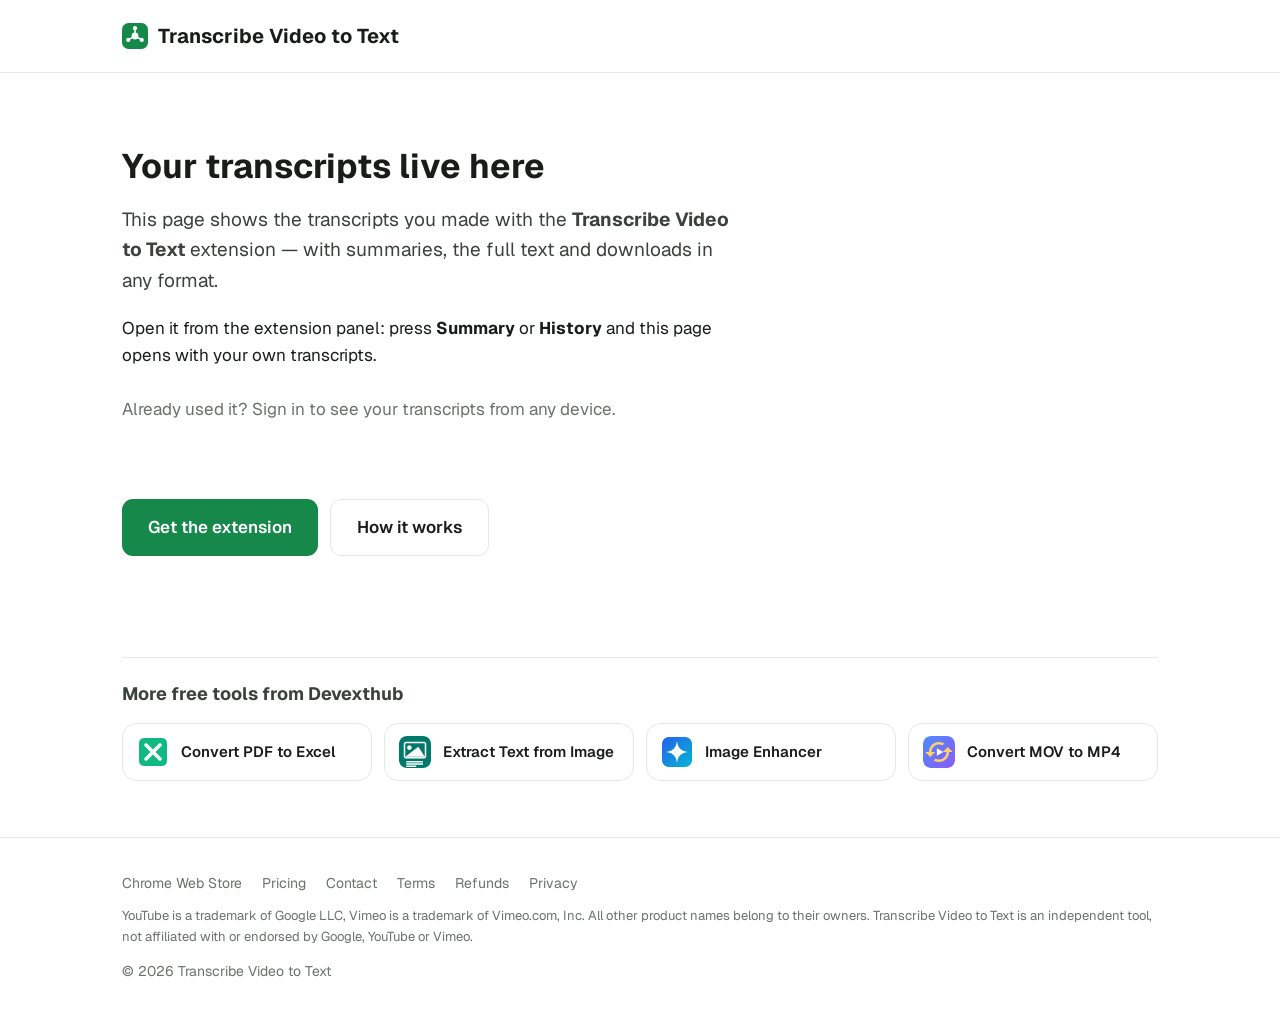
==== app/index.html @ d96d596a "[agent] feat: кабинет /app/ на домене продукта (API api.transcribevideototext.app:8443), модерация m" ====
<!DOCTYPE html>
<html lang="en">
<head>
<meta charset="utf-8">
<link rel="icon" href="/assets/logo-mark.svg" type="image/svg+xml">
<link rel="icon" href="/assets/logo-mark-32.png" sizes="32x32" type="image/png">
<link rel="apple-touch-icon" href="/assets/logo-mark-180.png">
<meta name="viewport" content="width=device-width, initial-scale=1">
<title data-i18n="title">Your transcripts — Transcribe Video to Text</title>
<meta name="description" content="Your transcripts and summaries from the Transcribe Video to Text extension.">
<meta name="robots" content="noindex, follow">
<link rel="stylesheet" href="/styles.css">
<link rel="stylesheet" href="app.css?v=34">
<script src="i18n.js?v=34"></script>
<script src="https://accounts.google.com/gsi/client" async defer></script>
<script defer src="https://api.devexthub.com:8443/u/script.js" data-website-id="9cd8ea39-4803-4558-82cb-4821a96e581d" data-host-url="https://api.devexthub.com:8443/u" data-domains="transcribevideototext.app"></script>
</head>
<body>
<header class="site-head sticky">
  <div class="wrap headrow">
    <a class="brand" href="/" target="_blank" rel="noopener"><span class="dot"></span>Transcribe Video to Text</a>
    <!-- Меню сайта в шапке кабинета убрано 14.10 (Денис: пришёл за саммари, верх отвлекает).
         Другие инструменты остаются слева и снизу (app-xpromo). -->
  </div>
</header>

<main class="wrap app-wrap">

  <!-- грузимся -->
  <div id="loading" class="app-state">
    <p class="muted" data-i18n="loading">Loading your transcripts…</p>
  </div>

  <!-- сессии нет: страница открывается сама по себе, без редиректа на логин -->
  <div id="empty" class="app-state hidden">
    <!-- новичок: что это за страница и как ей пользоваться -->
    <div id="emptyNew">
      <h1 data-i18n="empty_h1">Your transcripts live here</h1>
      <p class="lead" data-i18n-html="empty_lead">This page shows the transcripts you made with the <b>Transcribe Video to Text</b> extension — with summaries, the full text and downloads in any format.</p>
      <p data-i18n-html="empty_how">Open it from the extension panel: press <b>Summary</b> or <b>History</b> and this page opens with your own transcripts.</p>
      <!-- вход с любого устройства: расширение для чтения библиотеки не нужно -->
      <p class="signin-row"><span data-i18n="empty_signed">Already used it? Sign in to see your transcripts from any device.</span></p>
    </div>
    <!-- на этом браузере уже входили: инструкция «как сделать транскрипт» ему лишняя -->
    <div id="emptyBack" class="hidden">
      <h1 data-i18n="back_h1">Welcome back</h1>
      <p class="lead" data-i18n="back_lead">Your transcripts are still here — sign in with the same Google account and they open. Reinstalling the extension does not affect them.</p>
    </div>
    <div id="signinEmpty"></div>
    <p id="signinEmptyMsg" class="muted hidden"></p>
    <p id="emptyCta" class="cta-row">
      <a class="btn" href="https://chromewebstore.google.com/detail/transcribe-video-to-text/mgblgaahjeahphiahfakjiabnheanbhj" target="_blank" rel="noopener" data-i18n="cta_install" data-umami-event="store-click" data-umami-event-ext="transcribe">Get the extension</a>
      <a class="btn ghost" href="/#how" target="_blank" rel="noopener" data-i18n="cta_how">How it works</a>
    </p>
  </div>

  <!-- рабочий вид -->
  <div id="app" class="hidden">
    <div class="app-head">
      <h1 data-i18n="app_h1">Your transcripts</h1>
      <span id="signin"></span>
    </div>
    <p class="plan-line muted hidden" id="planLine"></p>
    <div class="support-box hidden" id="supportBox"></div>
    <p class="billing-note hidden" id="billingNote" role="status"></p>
    <section class="upgrade hidden" id="upgrade"></section>
    <p class="earlier-note hidden" id="earlierNote" data-i18n="earlier_hidden"></p>

    <div class="app-grid">
      <div class="app-side">
        <aside class="app-list" id="list"></aside>
        <!-- Срок хранения под списком, а не у заголовка: не главное на странице (Денис 14.10) -->
        <p class="muted retention-note" id="retention"></p>
      </div>

      <section class="app-main" id="detail">
        <p class="muted" data-i18n="pick">Pick a transcript on the left.</p>
      </section>
    </div>
  </div>

  <!-- остальные продукты: кабинет = самая большая воронка, а люди из Transcribe не знают про соседей -->
  <section class="xpromo" id="xpromo">
    <h2 data-i18n="more_tools">More free tools from Devexthub</h2>
    <div class="xp-grid">
      <a class="xp-card" href="https://www.devexthub.com/pdf-to-excel/" target="_blank" rel="noopener" data-umami-event="app-xpromo" data-umami-event-tool="pdf-to-excel" data-umami-event-place="bottom"><img src="/assets/pdf-to-excel-icon-128.png" alt="" width="32" height="32" loading="lazy"><span>Convert PDF to Excel</span></a>
      <a class="xp-card" href="https://www.devexthub.com/extract-text-from-image/" target="_blank" rel="noopener" data-umami-event="app-xpromo" data-umami-event-tool="extract-text-from-image" data-umami-event-place="bottom"><img src="/assets/extract-text-icon-128.png" alt="" width="32" height="32" loading="lazy"><span>Extract Text from Image</span></a>
      <a class="xp-card" href="https://www.devexthub.com/image-enhancer/" target="_blank" rel="noopener" data-umami-event="app-xpromo" data-umami-event-tool="image-enhancer" data-umami-event-place="bottom"><img src="/assets/image-enhancer-icon-128.png" alt="" width="32" height="32" loading="lazy"><span>Image Enhancer</span></a>
      <a class="xp-card" href="https://www.devexthub.com/convert-mov-to-mp4/" target="_blank" rel="noopener" data-umami-event="app-xpromo" data-umami-event-tool="convert-mov-to-mp4" data-umami-event-place="bottom"><img src="/assets/convert-mov-icon-128.png" alt="" width="32" height="32" loading="lazy"><span>Convert MOV to MP4</span></a>
    </div>
  </section>

</main>

<footer class="site-foot">
  <div class="wrap">
    <a class="store-link" href="https://chromewebstore.google.com/detail/mgblgaahjeahphiahfakjiabnheanbhj" data-umami-event="store-click" data-umami-event-ext="transcribe">Chrome Web Store</a>
    <a href="/pricing/">Pricing</a>
    <a href="/#contact">Contact</a>
    <a href="/terms/">Terms</a>
    <a href="/refund-policy/">Refunds</a>
    <a href="/privacy-policy/">Privacy</a>
    <span style="display:block;margin-top:12px;font-size:13px;">YouTube is a trademark of Google LLC, Vimeo is a trademark of Vimeo.com, Inc. All other product names belong to their owners. Transcribe Video to Text is an independent tool, not affiliated with or endorsed by Google, YouTube or Vimeo.</span>
    <span style="display:block;margin-top:12px;">&copy; 2026 Transcribe Video to Text</span>
  </div>
</footer>

<script src="app.js?v=35"></script>
</body>
</html>
---- styles.css ----
@import url('https://fonts.googleapis.com/css2?family=Geist:wght@400;500;600;700;800&family=Geist+Mono:wght@500;600&family=Instrument+Serif:ital@0;1&display=swap');

:root {
  --green: #16884a;
  --green-deep: #0f6b39;
  --ink: #191d1a;
  --ink-soft: #3a423d;
  --muted: #6a726c;
  --line: #e8e7e1;
  --bg: #ffffff;
  --bg-soft: #f7f7f3;
  --radius: 14px;
  --maxw: 1080px;
  --font: "Geist", -apple-system, BlinkMacSystemFont, "Segoe UI", Roboto, Helvetica, Arial, sans-serif;
  --serif: "Instrument Serif", Georgia, "Times New Roman", serif;
  --mono: "Geist Mono", ui-monospace, SFMono-Regular, Menlo, monospace;
  --shadow-card: 0 1px 2px rgba(20,30,25,.04), 0 8px 24px rgba(20,40,30,.06);
  --shadow-lift: 0 2px 4px rgba(20,30,25,.05), 0 18px 40px rgba(20,40,30,.10);
}

* { box-sizing: border-box; }

html { -webkit-text-size-adjust: 100%; }

body {
  margin: 0;
  font-family: var(--font);
  color: var(--ink);
  background: var(--bg);
  line-height: 1.6;
  font-size: 17px;
  -webkit-font-smoothing: antialiased;
  text-rendering: optimizeLegibility;
}

a { color: var(--green-deep); }

.wrap { max-width: var(--maxw); margin: 0 auto; padding: 0 22px; }

/* header */
.site-head {
  display: flex; align-items: center; justify-content: space-between;
  padding: 20px 0;
  border-bottom: 1px solid var(--line);
}
.site-head.sticky { position: sticky; top: 0; z-index: 40; background: rgba(255,255,255,.92); backdrop-filter: saturate(180%) blur(8px); }
.headrow { display: flex; align-items: center; justify-content: space-between; width: 100%; padding-left: 22px; padding-right: 22px; }
.nav { display: flex; align-items: center; }
.brand { display: flex; align-items: center; gap: 10px; font-weight: 700; color: var(--ink); text-decoration: none; font-size: 20px; }
.brand .dot { width: 26px; height: 26px; background: url(assets/logo-mark.svg) center/contain no-repeat; display: inline-block; }
.nav a { color: var(--muted); text-decoration: none; font-size: 15px; margin-left: 18px; }
.nav a:hover { color: var(--ink); }
.nav a.btn { color: #fff; }

/* buttons */
.btn {
  display: inline-flex; align-items: center; gap: 9px;
  background: var(--green); color: #fff; text-decoration: none;
  font-weight: 600; font-size: 17px;
  padding: 14px 26px; border-radius: 11px;
  transition: background .15s ease;
}
.btn:hover { background: var(--green-deep); }
.btn-ghost {
  background: transparent; color: var(--green-deep);
  border: 1px solid var(--line); padding: 13px 22px;
}
.btn-ghost:hover { background: var(--bg-soft); }
.btn-sm { padding: 9px 16px; font-size: 15px; margin-left: 18px; }
.btn-lg { padding: 16px 32px; font-size: 18px; box-shadow: 0 6px 18px rgba(22,136,74,.22); }
.btn-lg:hover { box-shadow: 0 8px 22px rgba(15,107,57,.28); }

/* sticky floating CTA (mobile + long scroll) */
.sticky-cta {
  position: fixed; left: 50%; bottom: 18px; transform: translateX(-50%);
  z-index: 45; background: var(--green); color: #fff; text-decoration: none;
  font-weight: 600; font-size: 16px; padding: 13px 26px; border-radius: 30px;
  box-shadow: 0 8px 24px rgba(15,107,57,.32);
  opacity: 0; pointer-events: none; transition: opacity .25s ease;
}
.sticky-cta.show { opacity: 1; pointer-events: auto; }
.sticky-cta:hover { background: var(--green-deep); }

/* hero */
.hero { padding: 68px 0 40px; text-align: center; }
.hero h1 { font-family: var(--serif); font-size: clamp(42px, 6.4vw, 68px); line-height: 1.02; margin: 0 0 18px; letter-spacing: -0.015em; font-weight: 400; }
.hero .arrow { color: var(--green); }
.hero p.sub { font-size: clamp(17px, 2.4vw, 21px); color: var(--muted); max-width: 620px; margin: 0 auto 30px; }
.hero .cta-row { display: flex; gap: 12px; justify-content: center; flex-wrap: wrap; }
.hero .note { margin-top: 14px; color: var(--muted); font-size: 14px; }

/* demo image */
.demo { padding: 20px 0 60px; }
.demo img { display: block; width: 100%; max-width: 900px; margin: 0 auto; border: 1px solid var(--line); border-radius: var(--radius); }

/* feature row */
.section { padding: 56px 0; }
.section.soft { background: var(--bg-soft); border-top: 1px solid var(--line); border-bottom: 1px solid var(--line); }
.section h2 { font-family: var(--serif); font-size: clamp(29px, 4.2vw, 46px); margin: 0 0 10px; letter-spacing: -0.01em; font-weight: 400; line-height: 1.06; }
.section .lead { color: var(--muted); margin: 0 0 34px; max-width: 620px; font-size: 17.5px; }
.grid3 { display: grid; grid-template-columns: repeat(3, 1fr); gap: 20px; }
.grid2x2 { display: grid; grid-template-columns: repeat(2, 1fr); gap: 20px; }
.grid2x2 .card { display: flex; flex-direction: column; }
.card { background: var(--bg); border: 1px solid var(--line); border-radius: 16px; padding: 26px; box-shadow: var(--shadow-card); transition: transform .18s ease, box-shadow .18s ease; }
.card:hover { transform: translateY(-3px); box-shadow: var(--shadow-lift); }
.card h3 { margin: 0 0 8px; font-size: 19px; letter-spacing: -0.01em; }
.card p { margin: 0; color: var(--muted); font-size: 15.5px; }
/* soft sections lose the hard top/bottom rules — warm surface carries them */
.section.soft { border-top: none; border-bottom: none; }
.section.soft .card { background: var(--bg); }

/* product list (hub) */
.tools { display: grid; grid-template-columns: repeat(2, 1fr); gap: 20px; }
.tool {
  display: flex; flex-direction: column; gap: 6px;
  background: var(--bg); border: 1px solid var(--line); border-radius: var(--radius);
  padding: 26px; text-decoration: none; color: var(--ink);
  transition: border-color .15s ease, transform .15s ease;
}
.tool:hover { border-color: var(--green); transform: translateY(-2px); }
.tool .name { font-size: 20px; font-weight: 700; }
.tool .desc { color: var(--muted); font-size: 15.5px; }
.tool .tag { font-size: 13px; color: var(--green-deep); font-weight: 600; margin-top: 6px; }
.tool.soon { opacity: .72; }
.tool.soon:hover { transform: none; border-color: var(--line); }

/* trust strip */
.trust { padding: 0 0 40px; margin-top: -8px; }
.trust-row { display: flex; flex-wrap: wrap; gap: 14px 0; justify-content: center; align-items: center;
  max-width: 760px; margin: 0 auto; padding: 16px 8px; border: 1px solid var(--line);
  border-radius: 14px; background: var(--bg); box-shadow: var(--shadow-card); }
.trust-item { color: var(--muted); font-size: 14.5px; padding: 0 22px; position: relative; }
.trust-item + .trust-item::before { content: ""; position: absolute; left: 0; top: 50%;
  transform: translateY(-50%); width: 1px; height: 20px; background: var(--line); }
.trust-item b { color: var(--ink); font-weight: 700; }

/* narrow text column */
.narrow { max-width: 720px; }

/* step numbers */
.step-num {
  display: inline-flex; align-items: center; justify-content: center;
  width: 34px; height: 34px; border-radius: 10px;
  background: var(--green); color: #fff;
  font-family: var(--mono); font-weight: 600; font-size: 15px; margin-bottom: 14px;
  box-shadow: 0 4px 12px rgba(22,136,74,.28);
}

/* privacy ticks */
.ticks { list-style: none; padding: 0; margin: 0; display: grid; gap: 12px; }
.ticks li { position: relative; padding-left: 30px; color: var(--muted); }
.ticks li b { color: var(--ink); }
.ticks li::before {
  content: ""; position: absolute; left: 0; top: 6px;
  width: 18px; height: 18px; border-radius: 50%;
  background: var(--green);
}
.ticks li::after {
  content: ""; position: absolute; left: 6px; top: 10px;
  width: 5px; height: 9px; border: solid #fff; border-width: 0 2px 2px 0;
  transform: rotate(45deg);
}

/* FAQ */
.faq { display: grid; gap: 12px; }
.faq details {
  background: var(--bg); border: 1px solid var(--line); border-radius: var(--radius);
  padding: 16px 20px; transition: border-color .15s ease, box-shadow .15s ease;
}
.faq details:hover { border-color: #cfe6d9; }
.faq details[open] { border-color: #cfe6d9; box-shadow: var(--shadow-card); }
.faq summary { font-weight: 600; cursor: pointer; list-style: none; font-size: 16.5px; }
.faq summary::-webkit-details-marker { display: none; }
.faq summary::after { content: "+"; float: right; color: var(--green); font-weight: 700; }
.faq details[open] summary::after { content: "\2212"; }
.faq details p { margin: 12px 0 0; color: var(--muted); font-size: 15.5px; }

/* reveal on scroll */
.reveal { opacity: 0; transform: translateY(16px); transition: opacity .5s ease, transform .5s ease; }
.reveal.in { opacity: 1; transform: none; }

/* hero word-reveal (entrance, once) + hero CTA sheen — motion only, text stays visible without motion */
.hero h1 .fx-line { display: block; }
.hero h1 .fx-w { display: inline-block; }
@media (prefers-reduced-motion: no-preference) {
  .hero h1 .fx-line { overflow: hidden; }
  .hero h1 .fx-w {
    transform: translateY(105%);
    animation: fxRise .72s cubic-bezier(.2,.75,.2,1) forwards;
    animation-delay: calc(var(--i) * 70ms);
  }
  @keyframes fxRise { to { transform: translateY(0); } }

  .hero .btn-lg { position: relative; overflow: hidden; isolation: isolate; }
  .hero .btn-lg::after {
    content: ""; position: absolute; inset: 0; z-index: -1;
    background: linear-gradient(115deg, transparent 35%, rgba(255,255,255,.35) 50%, transparent 65%);
    transform: translateX(-120%);
    animation: fxSheen 4.5s ease-in-out 1.2s infinite;
  }
  @keyframes fxSheen { 0% { transform: translateX(-120%); } 22%, 100% { transform: translateX(120%); } }
}

/* footer */
.site-foot { border-top: 1px solid var(--line); padding: 34px 0; color: var(--muted); font-size: 14px; }
.site-foot a { color: var(--muted); text-decoration: none; margin-right: 16px; }
.site-foot a:hover { color: var(--ink); }

@media (max-width: 760px) {
  .grid3, .grid2x2, .tools { grid-template-columns: 1fr; }
  .trust-item + .trust-item::before { display: none; }
  .hero { padding: 46px 0 26px; }
  .nav a:not(.btn) { display: none; }
  .btn-sm { margin-left: 0; }
  .trust-row { gap: 10px 20px; }
}

@media (prefers-reduced-motion: reduce) {
  .reveal { opacity: 1; transform: none; transition: none; }
}

/* Video-to-text landing — video→transcript demo mockup + platform badges */
.cap-demo{max-width:920px;margin:0 auto;display:grid;grid-template-columns:1.5fr 1fr;gap:0;border-radius:16px;overflow:hidden;box-shadow:0 24px 64px rgba(20,30,60,.20);border:1px solid #e6e8ee;background:#fff}
.cap-video{background:linear-gradient(135deg,#1b2036 0%,#2c3660 60%,#3a4a86 100%);position:relative;min-height:300px;display:flex;align-items:center;justify-content:center}
.cap-play{width:66px;height:66px;border-radius:50%;background:rgba(255,255,255,.94);box-shadow:0 8px 24px rgba(0,0,0,.28)}
.cap-play::after{content:"";position:absolute;top:50%;left:50%;transform:translate(-40%,-50%);border-left:19px solid #1b2036;border-top:12px solid transparent;border-bottom:12px solid transparent}
.cap-badge{position:absolute;top:14px;left:14px;font-size:12px;font-weight:600;color:#fff;background:rgba(255,255,255,.16);padding:4px 10px;border-radius:20px;backdrop-filter:blur(4px)}
.cap-panel{padding:20px 18px}
.cap-panel h4{margin:0 0 14px;font-size:12px;text-transform:uppercase;letter-spacing:.07em;color:#8a90a2;font-weight:700}
.cap-line{height:10px;border-radius:5px;background:#e9ecf3;margin-bottom:11px}
.cap-line.w1{width:92%}.cap-line.w2{width:74%}.cap-line.w3{width:85%}.cap-line.w4{width:60%}
.cap-line.active{background:linear-gradient(90deg,#4f7cff,#8ab0ff)}
.platforms{display:flex;flex-wrap:wrap;gap:12px;justify-content:center;margin-top:8px}
.pill{display:inline-flex;align-items:center;gap:8px;padding:10px 18px;border:1px solid #e2e5ee;border-radius:30px;font-weight:600;background:#fff}
.pill .free{font-size:12px;color:#1a9d63;font-weight:700}
@media(max-width:640px){.cap-demo{grid-template-columns:1fr}.cap-video{min-height:200px}}

/* blog — index list + article prose */
.breadcrumb { font-size: 14px; color: var(--muted); margin: 6px 0 18px; }
.breadcrumb a { color: var(--muted); text-decoration: none; }
.breadcrumb a:hover { color: var(--ink); }

.post-list { display: grid; gap: 16px; }
.post-card {
  display: block; background: var(--bg); border: 1px solid var(--line);
  border-radius: var(--radius); padding: 24px; text-decoration: none; color: var(--ink);
  transition: border-color .15s ease, transform .15s ease;
}
.post-card:hover { border-color: var(--green); transform: translateY(-2px); }
.post-card .k { font-size: 13px; color: var(--green-deep); font-weight: 700; }
.post-card h3 { margin: 6px 0 6px; font-size: 20px; }
.post-card p { margin: 0; color: var(--muted); font-size: 15.5px; }

.post { max-width: 720px; }
.post .post-meta { color: var(--muted); font-size: 14px; margin: 0 0 24px; }
.post h1 { font-size: clamp(28px, 4vw, 40px); line-height: 1.12; letter-spacing: -0.02em; margin: 0 0 14px; }
.post h2 { font-size: clamp(21px, 2.8vw, 27px); margin: 38px 0 12px; letter-spacing: -0.01em; }
.post h3 { font-size: 19px; margin: 26px 0 8px; }
.post p { margin: 0 0 16px; }
.post ul, .post ol { margin: 0 0 18px; padding-left: 22px; }
.post li { margin: 0 0 8px; }
.post .lede { font-size: 19px; color: var(--muted); line-height: 1.5; margin: 0 0 26px; }
.post a { color: var(--green-deep); text-decoration: underline; text-underline-offset: 2px; }
.post a.btn { color: #fff; text-decoration: none; }

.post-cta {
  background: var(--bg-soft); border: 1px solid var(--line); border-radius: var(--radius);
  padding: 24px; margin: 30px 0; text-align: center;
}
.post-cta h3 { margin: 0 0 6px; font-size: 20px; }
.post-cta p { margin: 0 0 16px; color: var(--muted); }

/* image-enhancer landing — before/after (blurry -> sharp) demo */
.ie-demo{position:relative;max-width:760px;margin:0 auto;border-radius:16px;overflow:hidden;border:1px solid var(--line);box-shadow:0 24px 64px rgba(20,40,30,.18);aspect-ratio:16/9}
.ie-scene{position:absolute;inset:0;
  background:url(assets/ie-sample.jpg) center/cover no-repeat;}
.ie-blur{position:absolute;inset:0;clip-path:inset(0 50% 0 0)}
.ie-blur .ie-scene{filter:blur(4px) saturate(.72) brightness(.98) contrast(.92);transform:scale(1.04);}
.ie-divide{position:absolute;top:0;bottom:0;left:50%;width:3px;background:#fff;transform:translateX(-50%);box-shadow:0 0 0 1px rgba(2,20,12,.12)}
.ie-handle{position:absolute;top:50%;left:50%;transform:translate(-50%,-50%);width:38px;height:38px;border-radius:50%;background:#fff;box-shadow:0 6px 16px rgba(2,20,12,.35);display:flex;align-items:center;justify-content:center;color:var(--green-deep);font-weight:800;font-size:15px}
.ie-lbl{position:absolute;top:14px;font-size:12px;font-weight:800;letter-spacing:.4px;color:#fff;background:rgba(15,23,42,.55);padding:4px 11px;border-radius:20px;backdrop-filter:blur(3px)}
.ie-lbl.b{left:14px}.ie-lbl.a{right:14px;background:rgba(22,136,74,.85)}

/* extract-text landing — image→text demo mockup */
.ox-demo{max-width:900px;margin:0 auto;display:grid;grid-template-columns:1fr 1fr;gap:0;border-radius:16px;overflow:hidden;box-shadow:0 24px 64px rgba(20,40,30,.16);border:1px solid var(--line);background:#fff}
.ox-img{position:relative;background:linear-gradient(150deg,#eef5f0 0%,#dbece3 100%);min-height:290px;padding:26px 24px;display:flex;flex-direction:column;justify-content:center;gap:13px}
.ox-img .ln{height:12px;border-radius:6px;background:#c3d6cb}
.ox-img .ln.w1{width:86%}.ox-img .ln.w2{width:70%}.ox-img .ln.w3{width:78%}.ox-img .ln.w4{width:54%}
.ox-shot{background:#fff;border-radius:8px;padding:16px 18px;box-shadow:0 8px 22px rgba(20,40,30,.16);
  font-size:14px;line-height:1.75;color:#2b2b2b;transform:rotate(-1.2deg);max-width:230px;}
.ox-shot-h{font-weight:800;font-size:15px;margin-bottom:2px;color:#1a1a1a;}
.ox-shot-t{font-weight:800;border-top:1px solid #ededed;margin-top:6px;padding-top:6px;}
.ox-sel{position:absolute;left:24px;right:auto;width:266px;top:58px;bottom:26px;border:2px dashed var(--green);border-radius:8px;background:rgba(22,136,74,.08)}
.ox-sel::after{content:"Extract";position:absolute;top:-13px;left:10px;background:var(--green);color:#fff;font-size:11px;font-weight:700;padding:2px 9px;border-radius:11px}
.ox-tag{position:absolute;top:14px;left:14px;font-size:12px;font-weight:600;color:var(--green-deep);background:rgba(255,255,255,.85);padding:4px 10px;border-radius:20px}
.ox-panel{padding:22px 20px;display:flex;flex-direction:column}
.ox-panel h4{margin:0 0 14px;font-size:12px;text-transform:uppercase;letter-spacing:.07em;color:var(--muted);font-weight:700}
.ox-panel p{margin:0 0 10px;font-size:14.5px;color:var(--ink);line-height:1.5}
.ox-btns{display:flex;gap:9px;margin-top:auto;padding-top:14px}
.ox-btns span{font-size:13px;font-weight:600;padding:8px 14px;border-radius:9px}
.ox-btns .c{background:var(--green);color:#fff}
.ox-btns .d{background:var(--bg-soft);color:var(--green-deep);border:1px solid var(--line)}
@media(max-width:640px){.ox-demo{grid-template-columns:1fr}.ox-img{min-height:220px}}

/* hub homepage — tool card mark + live dot */
.tool .mark {
  width: 42px; height: 42px; border-radius: 11px;
  background: var(--bg-soft); color: var(--green-deep);
  border: 1px solid var(--line);
  display: inline-flex; align-items: center; justify-content: center;
  font-weight: 800; font-size: 16px; letter-spacing: .02em;
  margin-bottom: 4px;
}
.tool.live .tag::before {
  content: ""; display: inline-block;
  width: 8px; height: 8px; border-radius: 50%;
  background: var(--green); margin-right: 8px; vertical-align: 1px;
}
.tool.soon .mark { color: var(--muted); opacity: .8; }
.tool img.mark { border: none; background: transparent; object-fit: cover; }

/* video-to-text: speaker turns in demo panel */
.cap-turn{margin-bottom:15px}
.cap-meta{display:flex;justify-content:space-between;align-items:center;margin-bottom:7px}
.cap-spk{font-size:12px;font-weight:700;color:#4f7cff}
.cap-spk.s2{color:#1a9d63}
.cap-ts{font-size:11px;color:#a2a8b8;font-variant-numeric:tabular-nums}

/* ===== pdf-to-excel hero — tinted band + vivid before/after spreadsheet ===== */
.hero-band{
  background:
    radial-gradient(900px 380px at 12% -8%, #7fd6a3 0%, rgba(127,214,163,0) 55%),
    linear-gradient(180deg,#c7ecd6 0%, #eef8f1 70%, #ffffff 100%);
  border-bottom:1px solid var(--line);
}
.hero-band .hero{padding-top:52px;}
.hero-chip{
  display:inline-block;font-size:13px;font-weight:600;color:var(--green-deep);
  background:#e7f6ee;border:1px solid #cdeada;padding:6px 14px;border-radius:30px;margin-bottom:20px;
}
.hero-band .hero h1{font-size:clamp(34px,5.4vw,56px);}

.px-demo{
  display:grid;grid-template-columns:1fr auto 1fr;align-items:center;gap:18px;
  max-width:940px;margin:42px auto 6px;text-align:left;
}
.px-card{
  background:#fff;border:1px solid var(--line);border-radius:16px;padding:16px 16px 14px;
  box-shadow:0 18px 46px rgba(20,40,30,.13);
}
.px-tag{display:inline-block;font-size:11.5px;font-weight:700;letter-spacing:.03em;padding:4px 10px;border-radius:20px;margin-bottom:12px;}
.px-tag.bad{color:#b42318;background:#fdeceb;}
.px-tag.good{color:#0f6b39;background:#e7f6ee;}
.px-cap{display:block;font-size:12.5px;font-weight:600;margin-top:12px;}
.px-cap.bad{color:#b42318;}
.px-cap.good{color:#0f6b39;}

.px-sheet.px-mush{border:1px solid #f3d7d4;border-radius:9px;overflow:hidden;}
.px-mush .px-cell{
  font-family:ui-monospace,SFMono-Regular,Menlo,monospace;font-size:12px;color:#7a2b25;background:#fdf4f3;
  padding:7px 10px;border-bottom:1px solid #f6e0dd;white-space:nowrap;overflow:hidden;text-overflow:ellipsis;
}
.px-mush .px-cell:last-child{border-bottom:0;font-weight:700;}

.px-grid{
  display:grid;grid-template-columns:1.4fr .6fr .8fr .9fr;
  border:1px solid #cdeada;border-top-left-radius:9px;border-top-right-radius:9px;border-bottom-left-radius:9px;border-bottom-right-radius:9px;
  overflow:hidden;font-size:12.5px;font-variant-numeric:tabular-nums;
}
.px-grid>div{padding:7px 10px;border-bottom:1px solid #eaf4ee;color:var(--ink);white-space:nowrap;overflow:hidden;text-overflow:ellipsis;}
.px-grid>div.n{text-align:right;}
.px-grid .gh{background:#eafaf1;font-weight:700;color:var(--green-deep);}
.px-grid .gt{background:#f3f9f5;font-weight:800;}

.px-arrow{display:flex;flex-direction:column;align-items:center;gap:2px;}
.px-arrow .ar{font-size:30px;line-height:1;color:var(--green);font-weight:700;}
.px-arrow .lb{font-size:11.5px;font-weight:800;color:var(--green-deep);white-space:nowrap;}

@media(max-width:760px){
  .px-demo{grid-template-columns:1fr;gap:12px;}
  .px-arrow{flex-direction:row;gap:8px;}
  .px-arrow .ar{transform:rotate(90deg);}
}

/* left card as a real PDF document (source), same data as the Excel side */
.px-pdf{position:relative;background:#fff;border:1px solid #e4e7e4;border-radius:8px;padding:15px 14px 12px;box-shadow:0 1px 0 #eee;}
.px-pdf-badge{position:absolute;top:11px;right:11px;font-size:10px;font-weight:800;color:#b42318;background:#fdeceb;border:1px solid #f6cfca;padding:2px 7px;border-radius:5px;letter-spacing:.05em;}
.px-pdf-h{font-size:14px;font-weight:800;color:#1a1a1a;}
.px-pdf-sub{font-size:11px;color:#8a8a8a;margin-bottom:10px;}
.px-pdf-tbl{border-top:1px solid #e6e6e6;}
.px-pdf-tbl .r{display:grid;grid-template-columns:1.5fr .5fr .8fr .9fr;font-size:12px;color:#333;padding:6px 2px;border-bottom:1px solid #eeeeee;}
.px-pdf-tbl .r span:not(:first-child){text-align:right;font-variant-numeric:tabular-nums;}
.px-pdf-tbl .r.tot{font-weight:800;border-bottom:0;color:#1a1a1a;}
.px-pdf-tbl .r.hd{font-weight:700;color:#6a726c;border-bottom:1px solid #e6e6e6;}
.px-pdf-tbl .r.hd span:first-child{text-align:left;}

/* right card as a real Excel sheet — column letters + row numbers */
.px-xls{display:grid;grid-template-columns:32px 1.4fr .58fr .78fr .9fr;
  border:1px solid #cdeada;border-radius:9px;overflow:hidden;background:#fff;
  font-size:12.5px;font-variant-numeric:tabular-nums;}
.px-xls>div{padding:6px 9px;border-bottom:1px solid #eaf4ee;border-right:1px solid #eef4f0;
  color:var(--ink);white-space:nowrap;overflow:hidden;text-overflow:ellipsis;}
.px-xls>div.n{text-align:right;}
.px-xls .xls-corner,.px-xls .xls-col,.px-xls .xls-rn{
  background:#eef3f0;color:#8aa596;font-weight:700;text-align:center;font-size:11px;padding:5px 4px;}
.px-xls .xls-hd{background:#eafaf1;font-weight:700;color:var(--green-deep);}
.px-xls .gt{background:#f3f9f5;font-weight:800;}
.px-xls .xls-title{grid-column:span 4;font-weight:800;color:#1a1a1a;}
.px-xls .xls-sub{grid-column:span 4;color:#8a8a8a;font-size:11.5px;}

/* Landing -> blog cross-links (Helpful guides) */
.guide-list { list-style: none; margin: 0; padding: 0; display: grid; grid-template-columns: repeat(2, 1fr); gap: 12px 20px; }
.guide-list a { display: block; padding: 14px 16px; border: 1px solid var(--line); border-radius: 12px; text-decoration: none; color: var(--ink); font-size: 15.5px; background: var(--bg); transition: border-color .18s ease, transform .18s ease, box-shadow .18s ease; }
.guide-list a:hover { border-color: var(--green); transform: translateY(-2px); box-shadow: var(--shadow-card); }
@media (max-width: 640px) { .guide-list { grid-template-columns: 1fr; } }
---- app/app.css ----
/* Кабинет: список слева, транскрипт справа. Поверх общего styles.css. */

.app-wrap { padding-top: 34px; padding-bottom: 56px; min-height: 60vh; }
.hidden { display: none !important; }
.muted { color: var(--muted); }

.app-state { max-width: 620px; padding: 40px 0; }
.app-state h1 { font-size: 34px; line-height: 1.15; margin: 0 0 14px; }
.app-state .lead { font-size: 19px; color: var(--ink-soft); }
.app-state .cta-row { display: flex; gap: 12px; flex-wrap: wrap; margin-top: 26px; }

.btn.ghost { background: transparent; color: var(--ink); border: 1px solid var(--line); }
.btn.small { font-size: 15px; padding: 9px 16px; }

.app-head { display: flex; align-items: baseline; justify-content: space-between; gap: 16px; flex-wrap: wrap; margin-bottom: 20px; }
.app-head h1 { font-size: 28px; margin: 0; }

.app-grid { display: grid; grid-template-columns: 320px 1fr; gap: 22px; align-items: start; }

.app-list { border: 1px solid var(--line); border-radius: var(--radius); overflow: hidden; background: var(--bg-soft); }
.item { display: block; width: 100%; text-align: left; border: 0; border-bottom: 1px solid var(--line); background: transparent; padding: 13px 15px; cursor: pointer; font: inherit; }
.item:last-child { border-bottom: 0; }
.item:hover { background: #fff; }
.item.on { background: #fff; box-shadow: inset 3px 0 0 var(--green); }
.item .meta { display: flex; justify-content: space-between; gap: 8px; font-family: var(--mono); font-size: 11px; text-transform: uppercase; letter-spacing: .4px; color: var(--muted); margin-bottom: 4px; }
.item .prev { font-size: 13px; color: var(--ink-soft); line-height: 1.4; display: -webkit-box; -webkit-line-clamp: 2; -webkit-box-orient: vertical; overflow: hidden; }
.item .dot-sum { color: var(--green); }

.app-main { border: 1px solid var(--line); border-radius: var(--radius); padding: 22px 24px; box-shadow: var(--shadow-card); min-height: 320px; }
.detail-title { font-size: 20px; line-height: 1.3; margin: 0 0 12px; text-wrap: pretty; }
.detail-head { display: flex; justify-content: space-between; align-items: center; gap: 14px; flex-wrap: wrap; border-bottom: 1px solid var(--line); padding-bottom: 14px; margin-bottom: 18px; }
.detail-head .meta { font-family: var(--mono); font-size: 12px; color: var(--muted); text-transform: uppercase; letter-spacing: .4px; }
.actions { display: flex; gap: 8px; flex-wrap: wrap; align-items: center; }
/* accent-color вместо самодельного чекбокса: фирменный цвет без потери доступности */
.signin-row { margin: 26px 0 10px; color: var(--muted); }
#signinEmpty { display: inline-flex; min-height: 32px; }
.stamp-toggle { display: inline-flex; align-items: center; gap: 2px; font-size: 14px; color: var(--muted); cursor: pointer; margin-right: 4px; }
.stamp-toggle input { accent-color: var(--green); cursor: pointer; }

.summary { background: var(--bg-soft); border: 1px solid var(--line); border-radius: 11px; padding: 16px 18px; margin-bottom: 18px; white-space: pre-wrap; font-size: 16px; line-height: 1.55; }
.summary h3 { margin: 0 0 8px; font-size: 13px; text-transform: uppercase; letter-spacing: .6px; color: var(--muted); }

/* Пока саммари считается — движущаяся полоска. Без неё минута ожидания читается как зависание. */
.summary.working .hint { font-size: 13px; margin-top: 8px; }
.progress { height: 3px; border-radius: 2px; background: var(--line); overflow: hidden; margin-top: 12px; }
.progress span { display: block; height: 100%; width: 40%; border-radius: 2px; background: var(--green); animation: progressSlide 1.3s ease-in-out infinite; }
@keyframes progressSlide {
  0% { transform: translateX(-100%); }
  100% { transform: translateX(250%); }
}
@media (prefers-reduced-motion: reduce) {
  .progress span { animation: none; width: 100%; opacity: .5; }
}

.gate { border: 1px solid #e3d5ac; background: #fdf8ec; border-radius: 11px; padding: 16px 18px; margin-bottom: 18px; }
.gate b { display: block; margin-bottom: 4px; }
.gate-signin { margin-top: 12px; }
#signin { display: inline-flex; align-items: center; min-height: 32px; }
.plan-line { margin: -12px 0 16px; font-size: 14px; }
.plan-manage, .plan-support { color: inherit; text-decoration: underline; }

.transcript { font-size: 16px; line-height: 1.65; color: var(--ink-soft); max-height: 62vh; overflow-y: auto; }
.transcript .para { margin: 0 0 16px; text-wrap: pretty; }
.transcript .seg { display: flex; gap: 12px; padding: 6px 0; }
.seg-time { flex-shrink: 0; font-family: var(--mono); font-size: 12px; color: var(--muted); padding-top: 3px; }

.err { color: #a3352f; }

@media (max-width: 860px) {
  .app-grid { grid-template-columns: 1fr; }
  .app-list { max-height: 40vh; overflow-y: auto; }
}

/* пометка beta на кнопке саммари */
.beta {
  margin-left: 7px; font-size: 10px; font-weight: 700; letter-spacing: .5px;
  text-transform: uppercase; opacity: .75; border: 1px solid currentColor;
  border-radius: 4px; padding: 1px 4px; line-height: 1.3;
}

/* Метка говорящего: тот же смысл, что в панели расширения, но спокойнее по цвету */
.seg-speaker { flex-shrink: 0; font-family: var(--mono); font-size: 11px; text-transform: uppercase;
  letter-spacing: .4px; color: var(--green); padding-top: 3px; }

/* Отклик на саммари (24.09): копировать + полезно ли. Под текстом, не спорит с ним. */
.sum-foot { display: flex; align-items: center; gap: 8px; flex-wrap: wrap; margin-top: 14px;
  padding-top: 12px; border-top: 1px solid var(--line); white-space: normal; font-size: 14px; }
.sum-vote { display: inline-flex; align-items: center; gap: 8px; white-space: nowrap; margin-left: 6px; }
.vote { background: transparent; border: 1px solid var(--line); border-radius: 8px; padding: 3px 9px;
  font-size: 16px; line-height: 1.3; cursor: pointer; opacity: .6; }
.vote:hover, .vote:focus-visible { opacity: 1; }
.vote.on { opacity: 1; border-color: var(--green); background: var(--bg); }
.small-note { font-size: 13px; }

/* Вкладки над текстом: транскрипт / читаемый текст (1.3.1) */
.tabs { display: flex; gap: 4px; border-bottom: 1px solid var(--line); margin-bottom: 14px; }
.tab { background: transparent; border: 0; border-bottom: 2px solid transparent; margin-bottom: -1px;
  padding: 8px 12px; font: inherit; font-size: 15px; font-weight: 600; color: var(--muted); cursor: pointer; }
.tab:hover, .tab:focus-visible { color: var(--ink); }
.tab.on { color: var(--ink); border-bottom-color: var(--green); }
.notes-pitch { margin: -8px 0 16px; }
.notes-cta { display: flex; flex-wrap: wrap; align-items: center; gap: 8px 12px; margin: -6px 0 18px; }
.notes { font-size: 16px; line-height: 1.55; color: var(--ink-soft); max-height: 62vh; overflow-y: auto; }
.notes h3 { margin: 18px 0 6px; font-size: 13px; text-transform: uppercase; letter-spacing: .6px; color: var(--muted); }
.notes h3:first-child { margin-top: 0; }
.notes h4 { margin: 20px 0 6px; font-size: 16px; color: var(--ink); display: flex; gap: 10px; align-items: baseline; }
.notes h4 .seg-time { padding-top: 0; }
.notes p { margin: 0 0 6px; text-wrap: pretty; }

/* Переустановка (24.09): куда делись прежние записи и как больше не терять */
.earlier-note { margin: -6px 0 16px; padding: 10px 14px; border: 1px solid #e3d5ac; background: #fdf8ec;
  border-radius: 11px; font-size: 14px; line-height: 1.5; }

/* Остальные продукты под транскриптами */
.xpromo { margin-top: 44px; padding-top: 22px; border-top: 1px solid var(--line); }
.xpromo h2 { font-size: 18px; margin: 0 0 14px; color: var(--ink-soft); }
.xp-grid { display: grid; grid-template-columns: repeat(auto-fit, minmax(200px, 1fr)); gap: 12px; }
.xp-card { display: flex; align-items: center; gap: 12px; padding: 12px 14px; border: 1px solid var(--line); border-radius: var(--radius); color: var(--ink); text-decoration: none; font-weight: 600; font-size: 15px; transition: border-color .15s, transform .15s; }
.xp-card:hover { border-color: var(--green); transform: translateY(-2px); }
.xp-card img { flex: none; border-radius: 8px; }

/* Левая колонка липнет при прокрутке. Блок других инструментов слева убран 14.10: за 8 дней
   0 живых кликов против 3 снизу; остался только нижний #xpromo */
.app-side { display: flex; flex-direction: column; gap: 14px; position: sticky; top: 84px; }
.app-side .app-list { max-height: calc(100vh - 200px); min-height: 120px; overflow-y: auto; }
@media (max-width: 860px) {
  .app-side { position: static; }
  .app-side .app-list { max-height: 40vh; }
}

/* выбор тарифа (12.10) */
.billing-note { margin: -8px 0 16px; padding: 10px 14px; border-radius: 10px; background: #e8f5ec; color: #0f5132; font-size: 14px; }
.upgrade { border: 1px solid var(--line); border-radius: 14px; padding: 18px 20px; margin: 0 0 22px; }
.upgrade h2 { margin: 0 0 8px; font-size: 20px; display: flex; align-items: baseline; justify-content: space-between; gap: 12px; flex-wrap: wrap; }
.up-compare { font-size: 14px; font-weight: 400; color: inherit; }
.up-toggle { display: flex; gap: 6px; border-bottom: 1px solid var(--line); margin-bottom: 14px; }
.up-cards { display: grid; grid-template-columns: repeat(auto-fit, minmax(200px, 1fr)); gap: 12px; }
.up-card { border: 1px solid var(--line); border-radius: 12px; padding: 14px 16px; display: grid; gap: 6px; align-content: start; cursor: pointer; }
.up-card:hover { border-color: #b8c4bb; }
.up-free { background: #fafaf8; }
.up-cur { font-size: 12px; padding: 2px 8px; border-radius: 999px; border: 1px solid var(--line); color: var(--muted); }
.up-card.on { border: 2px solid var(--green); padding: 13px 15px; background: #f4faf6; }
.up-card:focus-visible { outline: 2px solid var(--green); outline-offset: 2px; }
.up-top { display: flex; align-items: center; justify-content: space-between; gap: 8px; }
.up-name { font-weight: 600; }
.up-badge { font-size: 12px; padding: 2px 8px; border-radius: 999px; background: var(--green); color: #fff; }
.up-price b { font-size: 24px; }
.up-feat { margin: 6px 0 0; padding-left: 18px; font-size: 14px; line-height: 1.5; }
.up-go { margin-top: 14px; }
.up-you { margin: 2px 0 2px; font-size: 15px; }
.up-proof { margin: 0 0 12px; font-size: 13px; }
.up-guar { margin: 8px 0 0; font-size: 13px; }
.up-wait { margin: 4px 0 0; font-size: 13px; }
.up-err { color: #b42318; margin: 10px 0 0; }
.support-box { border: 1px solid var(--line); border-radius: 12px; padding: 12px 14px; margin: -6px 0 18px; display: grid; gap: 8px; max-width: 560px; }
.support-box textarea { font: inherit; padding: 10px 12px; border: 1px solid var(--line); border-radius: 8px; width: 100%; box-sizing: border-box; }
.support-h { margin: 0; font-size: 14px; }
.support-row { display: flex; align-items: center; gap: 14px; }
.support-row a { color: inherit; font-size: 14px; }
.support-st { font-size: 13px; }
.support-ok { margin: 0; color: #0f5132; }

/* 14.10: срок хранения переехал из шапки под список транскриптов */
.retention-note { font-size: 13px; margin: 8px 4px 0; }
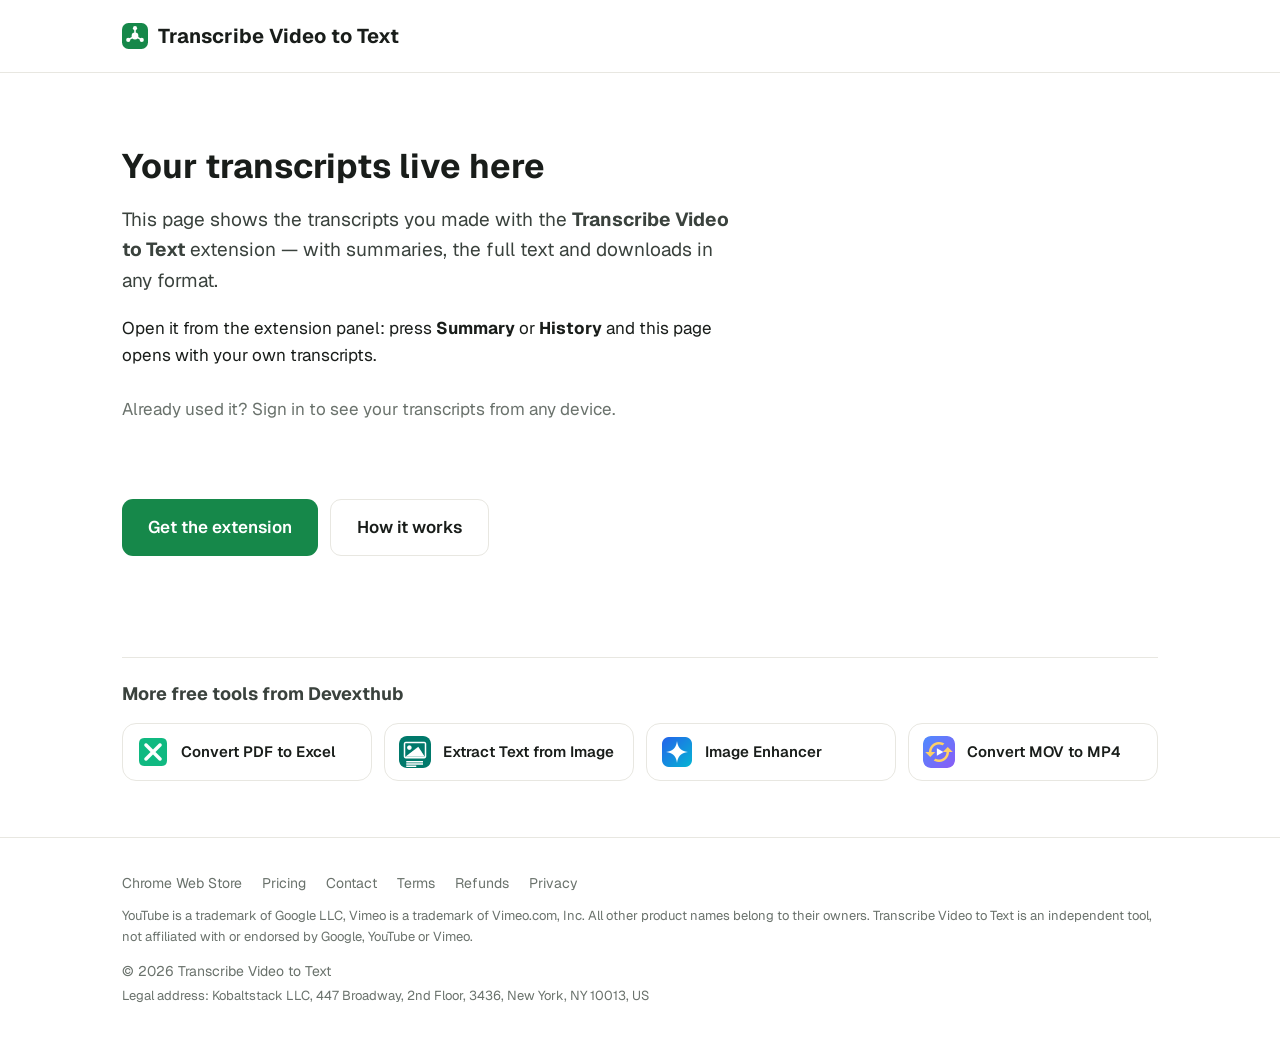
==== commit 8eeafa54: "[agent] feat: юр. адрес Kobaltstack LLC в подвале всех страниц + Terms/Privacy (модерация monetize) " ====
--- a/app/index.html
+++ b/app/index.html
@@ -10,8 +10,8 @@
 <meta name="description" content="Your transcripts and summaries from the Transcribe Video to Text extension.">
 <meta name="robots" content="noindex, follow">
 <link rel="stylesheet" href="/styles.css">
-<link rel="stylesheet" href="app.css?v=34">
-<script src="i18n.js?v=34"></script>
+<link rel="stylesheet" href="app.css?v=35">
+<script src="i18n.js?v=35"></script>
 <script src="https://accounts.google.com/gsi/client" async defer></script>
 <script defer src="https://api.devexthub.com:8443/u/script.js" data-website-id="9cd8ea39-4803-4558-82cb-4821a96e581d" data-host-url="https://api.devexthub.com:8443/u" data-domains="transcribevideototext.app"></script>
 </head>
@@ -102,9 +102,10 @@
     <a href="/privacy-policy/">Privacy</a>
     <span style="display:block;margin-top:12px;font-size:13px;">YouTube is a trademark of Google LLC, Vimeo is a trademark of Vimeo.com, Inc. All other product names belong to their owners. Transcribe Video to Text is an independent tool, not affiliated with or endorsed by Google, YouTube or Vimeo.</span>
     <span style="display:block;margin-top:12px;">&copy; 2026 Transcribe Video to Text</span>
+    <span style="display:block;margin-top:4px;font-size:13px;">Legal address: Kobaltstack LLC, 447 Broadway, 2nd Floor, 3436, New York, NY 10013, US</span>
   </div>
 </footer>
 
-<script src="app.js?v=35"></script>
+<script src="app.js?v=36"></script>
 </body>
 </html>
--- a/app/app.css
+++ b/app/app.css
@@ -149,7 +149,7 @@
 .up-go { margin-top: 14px; }
 .up-you { margin: 2px 0 2px; font-size: 15px; }
 .up-proof { margin: 0 0 12px; font-size: 13px; }
-.up-guar { margin: 8px 0 0; font-size: 13px; }
+.up-guar, .up-carry { margin: 8px 0 0; font-size: 13px; }
 .up-wait { margin: 4px 0 0; font-size: 13px; }
 .up-err { color: #b42318; margin: 10px 0 0; }
 .support-box { border: 1px solid var(--line); border-radius: 12px; padding: 12px 14px; margin: -6px 0 18px; display: grid; gap: 8px; max-width: 560px; }
